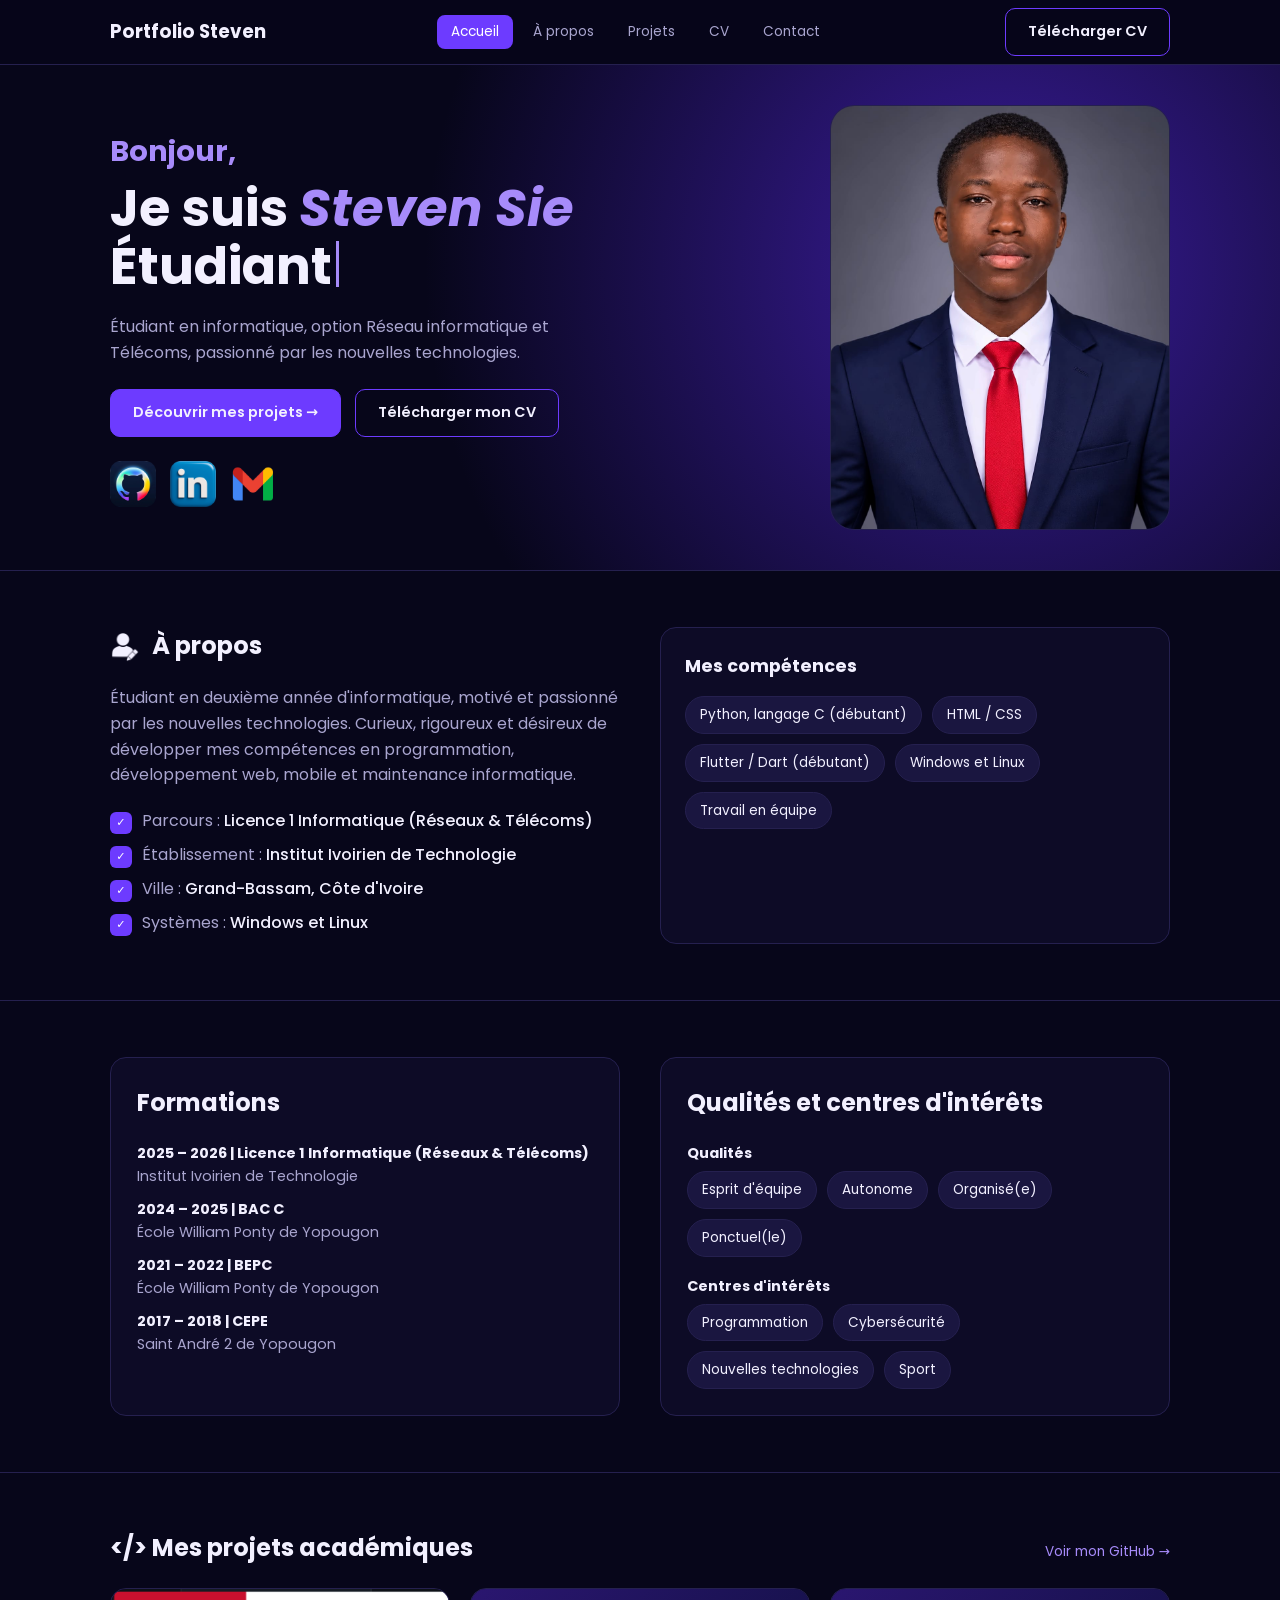
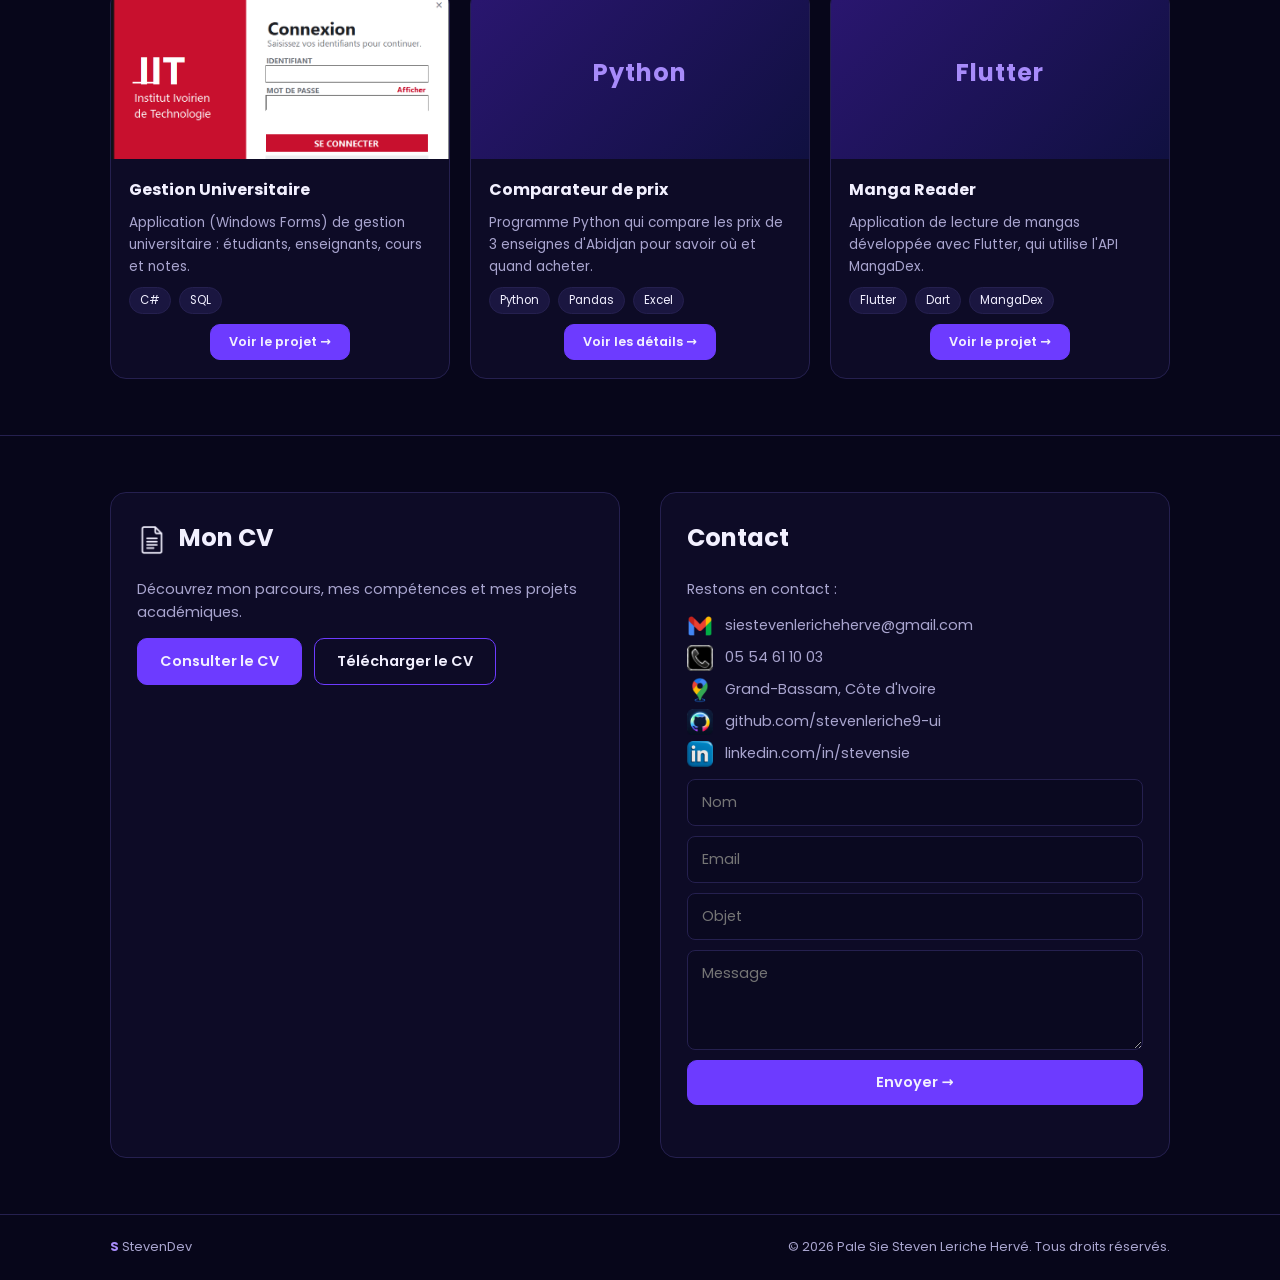
==== index.html @ 6da5df6b "first commit" ====
<!DOCTYPE html>
<html lang="fr">
<head>
<meta charset="utf-8">
<meta name="viewport" content="width=device-width, initial-scale=1, viewport-fit=cover">
<title>StevenDev – Portfolio de Pale Sie Steven Leriche Hervé</title>
<link rel="preconnect" href="https://fonts.googleapis.com">
<link rel="preconnect" href="https://fonts.gstatic.com" crossorigin>
<link href="https://fonts.googleapis.com/css2?family=Poppins:wght@400;500;600;700&display=swap" rel="stylesheet">
<link rel="stylesheet" href="style.css">
</head>
<body>
<header id="top"><div class="wrap">
  <a class="logo" href="#accueil">Portfolio Steven</a>
  <nav id="menu" aria-label="Navigation principale">
    <a href="#accueil">Accueil</a><a href="#apropos">À propos</a><a href="#projets">Projets</a><a href="#cv">CV</a><a href="#contact">Contact</a>
  </nav>
  <a class="btn" href="CV_Sie_Steven.pdf" download>Télécharger CV</a>
  <button class="burger" id="burger" aria-label="Ouvrir le menu" aria-expanded="false" aria-controls="menu">☰</button>
</div></header>

<main>
<div class="hero" id="accueil"><div class="wrap">
  <div>
    <h2>Bonjour,</h2>
    <h1>Je suis <em>Steven Sie</em><br><span id="typed">Étudiant en Informatique</span><span class="caret" aria-hidden="true"></span></h1>
    <p>Étudiant en informatique, option Réseau informatique et Télécoms, passionné par les nouvelles technologies.</p>
    <div class="cta"><a class="btn fill" href="#projets">Découvrir mes projets →</a><a class="btn" href="CV_Sie_Steven.pdf" download>Télécharger mon CV</a></div>
    <div class="social">
      <a href="https://github.com/stevenleriche9-ui" aria-label="GitHub" target="_blank" rel="noopener"><img src="icons/github.png" alt=""></a>
      <a href="https://linkedin.com/in/stevensie" aria-label="LinkedIn" target="_blank" rel="noopener"><img src="icons/linkedin.png" alt=""></a>
      <a href="mailto:siestevenlericheherve@gmail.com" aria-label="Email"><img src="icons/gmail.png" alt=""></a>
    </div>
  </div>
  <div class="photo">
    <img src="photo.jpeg" alt="Photo de Steven Sie">
  </div>
</div></div>

<section id="apropos"><div class="wrap two">
  <div>
    <h3 class="t"><img class="ico" src="icons/profil.png" alt="">À propos</h3>
    <p style="color:var(--mute)">Étudiant en deuxième année d'informatique, motivé et passionné par les nouvelles technologies. Curieux, rigoureux et désireux de développer mes compétences en programmation, développement web, mobile et maintenance informatique.</p>
    <ul class="info">
      <li>Parcours : <b>Licence 1 Informatique (Réseaux &amp; Télécoms)</b></li>
      <li>Établissement : <b>Institut Ivoirien de Technologie</b></li>
      <li>Ville : <b>Grand-Bassam, Côte d'Ivoire</b></li>
      <li>Systèmes : <b>Windows et Linux</b></li>
    </ul>
  </div>
  <div class="skills">
    <h4>Mes compétences</h4>
    <div class="chips">
      <span>Python, langage C (débutant)</span>
      <span>HTML / CSS</span>
      <span>Flutter / Dart (débutant)</span>
      <span>Windows et Linux</span>
      <span>Travail en équipe</span>
    </div>
  </div>
</div></section>

<section><div class="wrap two">
  <div class="box">
    <h3 class="t">Formations</h3>
    <ul class="results">
      <li><b>2025 – 2026 | Licence 1 Informatique (Réseaux &amp; Télécoms)</b><br>Institut Ivoirien de Technologie</li>
      <li><b>2024 – 2025 | BAC C</b><br>École William Ponty de Yopougon</li>
      <li><b>2021 – 2022 | BEPC</b><br>École William Ponty de Yopougon</li>
      <li><b>2017 – 2018 | CEPE</b><br>Saint André 2 de Yopougon</li>
    </ul>
  </div>
  <div class="box">
    <h3 class="t">Qualités et centres d'intérêts</h3>
    <p style="margin:0 0 6px"><b style="color:var(--text)">Qualités</b></p>
    <div class="chips">
      <span>Esprit d'équipe</span><span>Autonome</span><span>Organisé(e)</span><span>Ponctuel(le)</span>
    </div>
    <p style="margin:18px 0 6px"><b style="color:var(--text)">Centres d'intérêts</b></p>
    <div class="chips">
      <span>Programmation</span><span>Cybersécurité</span><span>Nouvelles technologies</span><span>Sport</span>
    </div>
  </div>
</div></section>

<section id="projets"><div class="wrap">
  <div class="head"><h3 class="t">&lt;/&gt; Mes projets académiques</h3><a href="https://github.com/stevenleriche9-ui" target="_blank" rel="noopener">Voir mon GitHub →</a></div>
  <div class="grid3">
    <article class="card">
      <div class="thumb"><img src="projet1.png" alt="Projet 1"></div>
      <div class="body">
        <h4>Gestion Universitaire</h4>
        <p>Application (Windows Forms) de gestion universitaire : étudiants, enseignants, cours et notes.</p>
        <div class="tags"><span>C#</span><span>SQL</span></div>
        <a class="btn" href="gestion.html">Voir le projet →</a>
      </div>
    </article>
    <article class="card">
      <div class="thumb"><span class="thumb-label">Python</span></div>
      <div class="body">
        <h4>Comparateur de prix</h4>
        <p>Programme Python qui compare les prix de 3 enseignes d'Abidjan pour savoir où et quand acheter.</p>
        <div class="tags"><span>Python</span><span>Pandas</span><span>Excel</span></div>
        <a class="btn" href="comparaison.html">Voir les détails →</a>
      </div>
    </article>
   <article class="card">
  <div class="thumb"><span class="thumb-label">Flutter</span></div>
  <div class="body">
    <h4>Manga Reader</h4>
    <p>Application de lecture de mangas développée avec Flutter, qui utilise l'API MangaDex.</p>
    <div class="tags"><span>Flutter</span><span>Dart</span><span>MangaDex</span></div>
    <a class="btn" href="app.html">Voir le projet →</a>
  </div>
</article>
  </div>
</div></section>

<section><div class="wrap cvc">
  <div class="box" id="cv">
    <h3 class="t"><img class="ico" src="icons/cv.png" alt="">Mon CV</h3>
    <p>Découvrez mon parcours, mes compétences et mes projets académiques.</p>
    <div class="cv-actions">
      <a class="btn fill" href="CV_Sie_Steven.pdf" target="_blank" rel="noopener">Consulter le CV</a>
      <a class="btn" href="CV_Sie_Steven.pdf" download="CV_Sie_Steven.pdf">Télécharger le CV</a>
    </div>
  </div>
  <div class="box contact" id="contact">
    <h3 class="t">Contact</h3>
    <p style="margin:0">Restons en contact :</p>
    <ul>
      <li><img src="icons/gmail.png" alt=""><a href="mailto:siestevenlericheherve@gmail.com">siestevenlericheherve@gmail.com</a></li>
      <li><img src="icons/telephone.png" alt=""><a href="tel:+2250554611003">05 54 61 10 03</a></li>
      <li><img src="icons/maps.png" alt=""><span>Grand-Bassam, Côte d'Ivoire</span></li>
      <li><img src="icons/github.png" alt=""><a href="https://github.com/stevenleriche9-ui" target="_blank" rel="noopener">github.com/stevenleriche9-ui</a></li>
      <li><img src="icons/linkedin.png" alt=""><a href="https://linkedin.com/in/stevensie" target="_blank" rel="noopener">linkedin.com/in/stevensie</a></li>
    </ul>
    <form id="f" action="https://formsubmit.co/siestevenlericheherve@gmail.com" method="POST">
      <input name="nom" placeholder="Nom" aria-label="Nom" required>
      <input name="email" type="email" placeholder="Email" aria-label="Email" required>
      <input name="objet" placeholder="Objet" aria-label="Objet">
      <textarea name="message" placeholder="Message" aria-label="Message" required></textarea>
      <input type="hidden" name="_subject" value="Nouveau message depuis mon portfolio">
      <input type="hidden" name="_captcha" value="false">
      <input type="text" name="_honey" style="display:none" tabindex="-1" autocomplete="off">
      <button class="btn fill" type="submit">Envoyer →</button>
      <p id="ok" role="status" aria-live="polite"></p>
    </form>
  </div>
</div></section>
</main>

<footer><div class="wrap"><span><b style="color:var(--pri2)">S</b> StevenDev</span><span>© <span id="year">2026</span> Pale Sie Steven Leriche Hervé. Tous droits réservés.</span></div></footer>
<script src="script.js"></script>
</body>
</html>
---- style.css ----
:root{--bg:#07061a;--panel:#0d0b26;--line:#25204f;--text:#f2f0ff;--mute:#a9a5cf;--pri:#6d3bff;--pri2:#a78bfa;box-sizing:border-box;padding-top:env(safe-area-inset-top,0px);padding-bottom:env(safe-area-inset-bottom,0px)}
html{scroll-behavior:smooth;scroll-padding-top:80px}
*{box-sizing:border-box}
body{margin:0;background:var(--bg);color:var(--text);font-family:Poppins,system-ui,sans-serif;line-height:1.6}
a{color:inherit;text-decoration:none}
.wrap{max-width:1100px;margin:0 auto;padding:0 20px}

header{position:sticky;top:env(safe-area-inset-top,0px);z-index:20;background:rgba(7,6,26,.92);backdrop-filter:blur(10px);border-bottom:1px solid var(--line)}
header .wrap{display:flex;align-items:center;justify-content:space-between;height:64px;gap:12px}
.logo{font-weight:700;font-size:1.15rem}
.logo b{color:var(--pri2);font-size:1.5rem;margin-right:6px;display:inline-block;transition:transform .5s}
.logo:hover b{transform:rotate(360deg)}
nav{display:flex;gap:6px}
nav a{padding:6px 14px;border-radius:8px;font-size:.85rem;color:var(--mute);transition:background .25s,color .25s}
nav a:hover,nav a:focus-visible{background:var(--pri);color:#fff;outline:none}
nav a.act{background:var(--pri);color:#fff}
.burger{display:none;background:transparent;border:1px solid var(--line);border-radius:8px;color:var(--text);width:42px;height:42px;font-size:1.3rem;cursor:pointer}
.burger:focus-visible{outline:2px solid var(--pri2)}

.btn{display:inline-block;padding:11px 22px;border-radius:10px;font-weight:600;font-size:.9rem;border:1.5px solid var(--pri);cursor:pointer;font-family:inherit;color:var(--text);background:transparent;transition:transform .2s,filter .2s}
.btn.fill{background:var(--pri)}
.btn:hover,.btn:focus-visible{filter:brightness(1.2);outline:2px solid var(--pri2);outline-offset:2px}
.btn:hover{transform:translateY(-2px)}

.hero{background:radial-gradient(circle at 78% 40%,#3a1c9c 0,transparent 55%);border-bottom:1px solid var(--line)}
.hero .wrap{display:grid;grid-template-columns:1.1fr .9fr;gap:30px;align-items:center;min-height:440px;padding-top:40px;padding-bottom:40px}
.hero h2{color:var(--pri2);font-size:1.8rem;margin:0}
.hero h1{font-size:clamp(2.1rem,5vw,3.2rem);line-height:1.15;margin:4px 0 18px}
.hero h1 em{color:var(--pri2)}
.hero p{color:var(--mute);max-width:440px}
.cta{display:flex;gap:14px;flex-wrap:wrap;margin:24px 0}
.social{display:flex;gap:14px}
.social a{width:46px;height:46px;display:block;transition:transform .25s,filter .25s}
.social a:hover{transform:translateY(-4px);filter:brightness(1.15)}
.social img{width:100%;height:100%;object-fit:contain;display:block}
.photo{aspect-ratio:4/5;max-width:340px;margin-left:auto;width:100%;border-radius:24px;border:1px solid var(--line);background:linear-gradient(160deg,#2a1670,#0d0b26);display:grid;place-items:center;overflow:hidden}
.photo img{width:100%;height:100%;object-fit:cover;display:block}

section{padding:56px 0;border-bottom:1px solid var(--line)}
h3.t{font-size:1.5rem;margin:0 0 20px}
.ico{width:30px;height:30px;vertical-align:middle;margin-right:12px}
.two{display:grid;grid-template-columns:1fr 1fr;gap:40px}
.info{list-style:none;padding:0;margin:20px 0 0;color:var(--mute)}
.info li{margin:8px 0}
.info b{color:var(--text);font-weight:500}
.info li::before{content:"✓";display:inline-grid;place-items:center;width:22px;height:22px;border-radius:6px;background:var(--pri);color:#fff;font-size:.7rem;margin-right:10px}

.skills{background:var(--panel);border:1px solid var(--line);border-radius:16px;padding:24px}
.skills h4{margin:0 0 16px;font-size:1.1rem}
.chips{display:flex;flex-wrap:wrap;gap:10px}
.chips span{font-size:.85rem;padding:7px 14px;border-radius:20px;background:#1a1640;border:1px solid var(--line);color:var(--text)}
.chips span:hover{border-color:var(--pri);background:rgba(109,59,255,.15)}

.head{display:flex;justify-content:space-between;align-items:baseline}
.head a{color:var(--pri2);font-size:.85rem}
.grid3{display:grid;grid-template-columns:repeat(3,1fr);gap:20px}
.card{background:var(--panel);border:1px solid var(--line);border-radius:16px;overflow:hidden;display:flex;flex-direction:column}
.card.in{transition:opacity .7s ease,transform .3s ease,border-color .3s,box-shadow .3s}
.card.in:hover{transform:translateY(-8px);border-color:var(--pri);box-shadow:0 14px 40px rgba(109,59,255,.3)}
.thumb{height:170px;display:grid;place-items:center;background:linear-gradient(135deg,#2a1670,#101040);overflow:hidden}
.thumb img{width:100%;height:100%;object-fit:cover;object-position:top;display:block}
.thumb-label{font-size:1.5rem;font-weight:700;letter-spacing:.04em;color:var(--pri2)}
.card .body{padding:18px;display:flex;flex-direction:column;gap:10px;flex:1}
.card h4{margin:0}
.card p{margin:0;color:var(--mute);font-size:.85rem}
.card .btn{margin-top:auto;align-self:center;padding:7px 18px;font-size:.8rem;background:var(--pri)}
.tags{display:flex;gap:8px;flex-wrap:wrap}
.tags span{font-size:.72rem;padding:3px 10px;border-radius:20px;background:#1a1640;border:1px solid var(--line)}

.cvc{display:grid;grid-template-columns:1fr 1fr;gap:40px}
.box{background:var(--panel);border:1px solid var(--line);border-radius:16px;padding:26px}
.box p{color:var(--mute);font-size:.9rem}
.box.gh{display:flex;align-items:center;justify-content:space-between;gap:20px;flex-wrap:wrap}
.box.gh .t{margin-bottom:8px}
.box.gh p{margin:0}
.cv-actions{display:flex;gap:12px;flex-wrap:wrap;margin-top:14px}
.results{list-style:none;padding:0;margin:0;color:var(--mute);font-size:.9rem}
.results li{margin:10px 0}
.results b{color:var(--text)}
.contact ul{list-style:none;padding:0;margin:12px 0;color:var(--mute);font-size:.9rem}
.contact li{display:flex;align-items:center;gap:12px;margin:6px 0}
.contact li img{width:26px;height:26px;flex:none;object-fit:contain}
.contact li a:hover{color:var(--pri2)}
form{display:grid;gap:10px}
input,textarea{width:100%;padding:11px 14px;background:#0a0920;border:1px solid var(--line);border-radius:8px;color:var(--text);font:inherit;font-size:.9rem}
input:focus,textarea:focus{outline:2px solid var(--pri);border-color:transparent}
textarea{min-height:100px;resize:vertical}
#ok{color:var(--pri2);font-size:.85rem;min-height:1.2em;margin:0}

.pagehead{background:radial-gradient(circle at 78% 20%,#3a1c9c 0,transparent 55%);padding:48px 0}
.pagehead h1{font-size:clamp(2rem,5vw,3rem);line-height:1.15;margin:0 0 16px}
.pagehead p{color:var(--mute);max-width:720px}
.back{display:inline-block;margin-bottom:20px;color:var(--pri2);font-size:.9rem}
.back:hover{text-decoration:underline}
.stats{display:grid;grid-template-columns:repeat(4,1fr);gap:20px}
.stat{background:var(--panel);border:1px solid var(--line);border-radius:16px;padding:22px;text-align:center}
.stat b{display:block;font-size:1.9rem;color:var(--pri2)}
.stat span{color:var(--mute);font-size:.85rem}
.steps{counter-reset:s;list-style:none;padding:0;margin:0;display:grid;gap:14px}
.steps li{counter-increment:s;position:relative;background:var(--panel);border:1px solid var(--line);border-radius:12px;padding:16px 16px 16px 60px;color:var(--mute);font-size:.9rem}
.steps li::before{content:counter(s);position:absolute;left:16px;top:50%;transform:translateY(-50%);width:30px;height:30px;border-radius:8px;background:var(--pri);color:#fff;display:grid;place-items:center;font-weight:700;font-size:.85rem}
.steps li b{color:var(--text)}
.shots{display:grid;grid-template-columns:repeat(auto-fit,minmax(260px,1fr));gap:20px}
.shots figure{margin:0;background:var(--panel);border:1px solid var(--line);border-radius:16px;overflow:hidden}
.shots img{width:100%;height:auto;display:block}
.shots figcaption{padding:12px 16px;color:var(--mute);font-size:.85rem}

footer{padding:22px 0;color:var(--mute);font-size:.8rem}
footer .wrap{display:flex;justify-content:space-between;flex-wrap:wrap;gap:10px}

@keyframes up{from{opacity:0;transform:translateY(24px)}to{opacity:1;transform:none}}
@keyframes float{0%,100%{transform:translateY(0)}50%{transform:translateY(-14px)}}
@keyframes glow{0%,100%{box-shadow:0 0 30px rgba(109,59,255,.25)}50%{box-shadow:0 0 70px rgba(167,139,250,.55)}}
@keyframes blink{50%{opacity:0}}
.hero .wrap>div:first-child>*{animation:up .8s both}
.hero .wrap>div:first-child>:nth-child(2){animation-delay:.15s}
.hero .wrap>div:first-child>:nth-child(3){animation-delay:.3s}
.hero .wrap>div:first-child>:nth-child(4){animation-delay:.45s}
.hero .wrap>div:first-child>:nth-child(5){animation-delay:.6s}
.photo{animation:float 6s ease-in-out infinite,glow 4s ease-in-out infinite}
.caret{display:inline-block;width:3px;height:.9em;background:var(--pri2);margin-left:4px;vertical-align:-.05em;animation:blink 1s steps(1) infinite}
.rv{opacity:0;transform:translateY(28px);transition:opacity .7s ease,transform .7s ease;transition-delay:var(--d,0s)}
.rv.in{opacity:1;transform:none}

@media(prefers-reduced-motion:reduce){*{animation:none!important;transition:none!important}.rv{opacity:1;transform:none}}

@media(max-width:800px){
  .burger{display:block}
  nav{display:none;position:absolute;top:100%;left:0;right:0;flex-direction:column;gap:4px;padding:12px 20px 16px;background:rgba(7,6,26,.98);border-bottom:1px solid var(--line)}
  header.open nav{display:flex}
  nav a{padding:10px 14px;font-size:.95rem}
  .hero .wrap,.two,.cvc,.grid3{grid-template-columns:1fr}
  .photo{margin:0 auto}
  .stats{grid-template-columns:1fr 1fr}
}
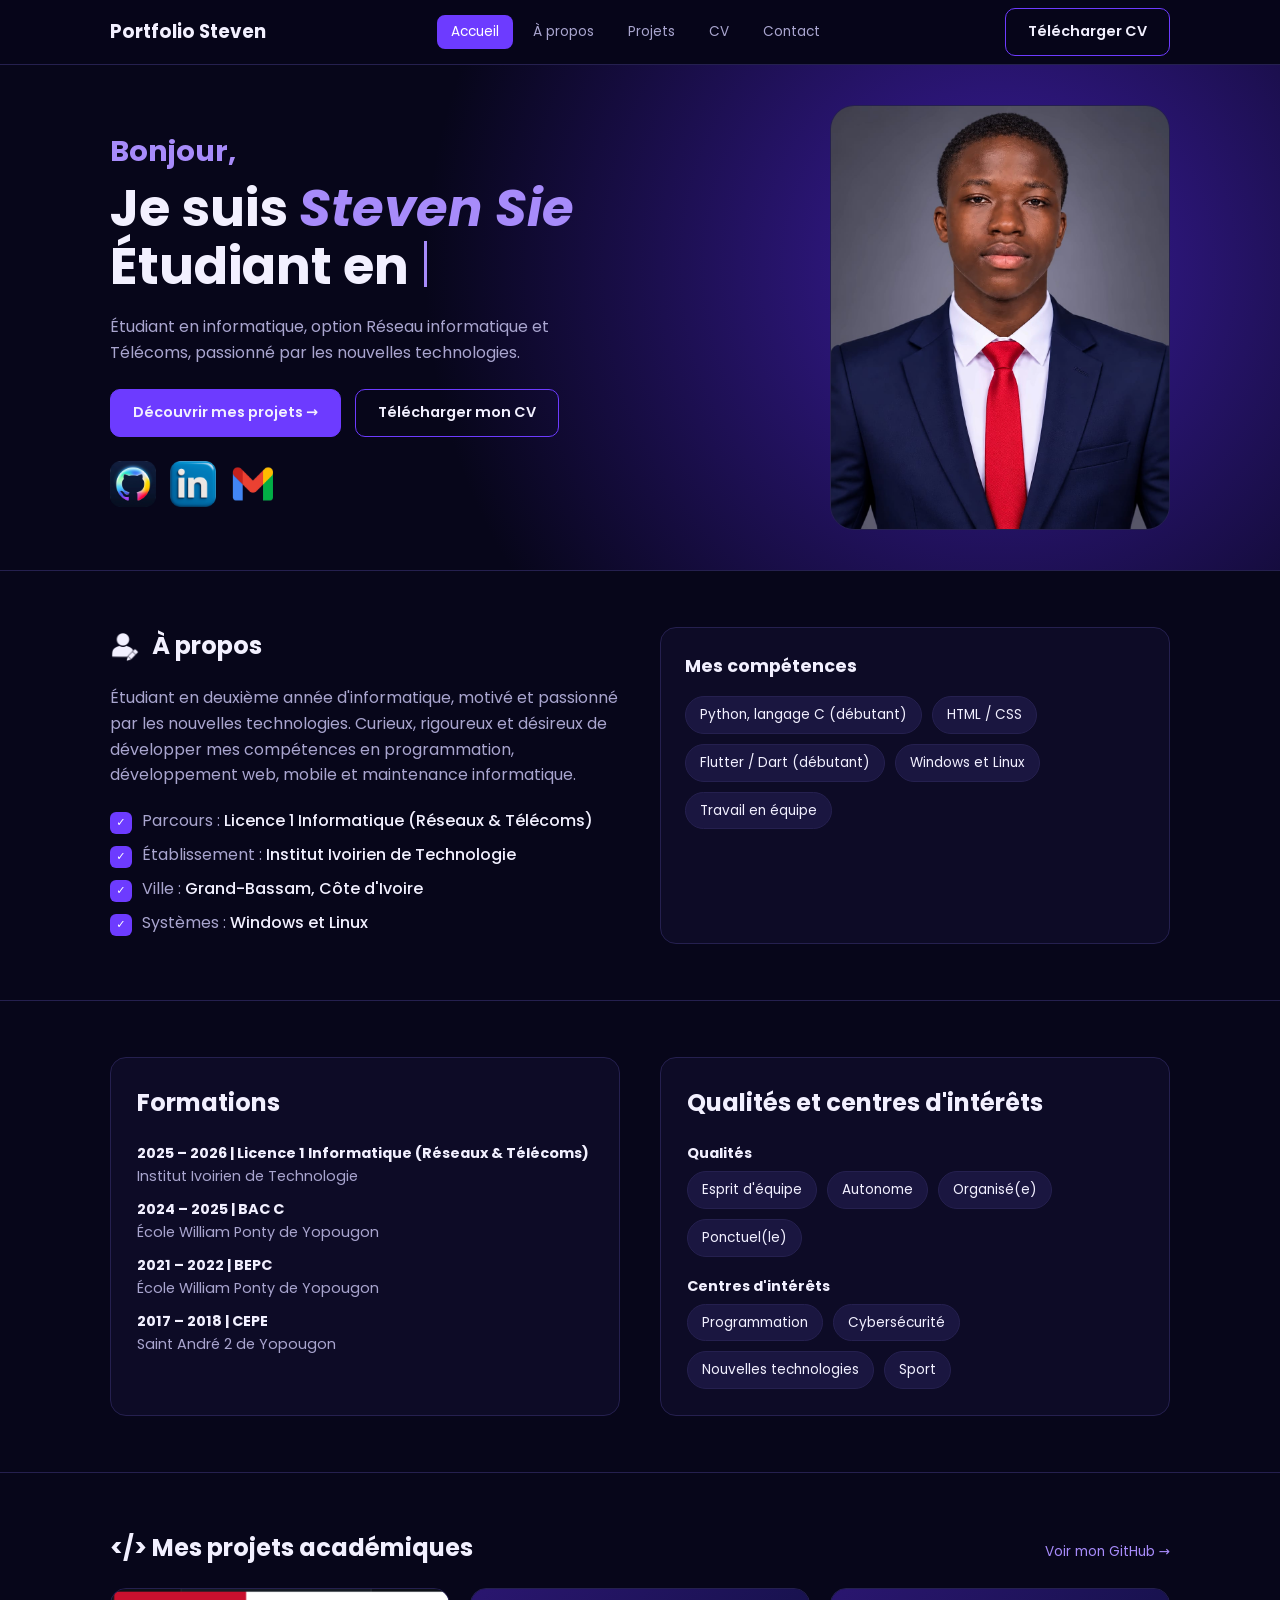
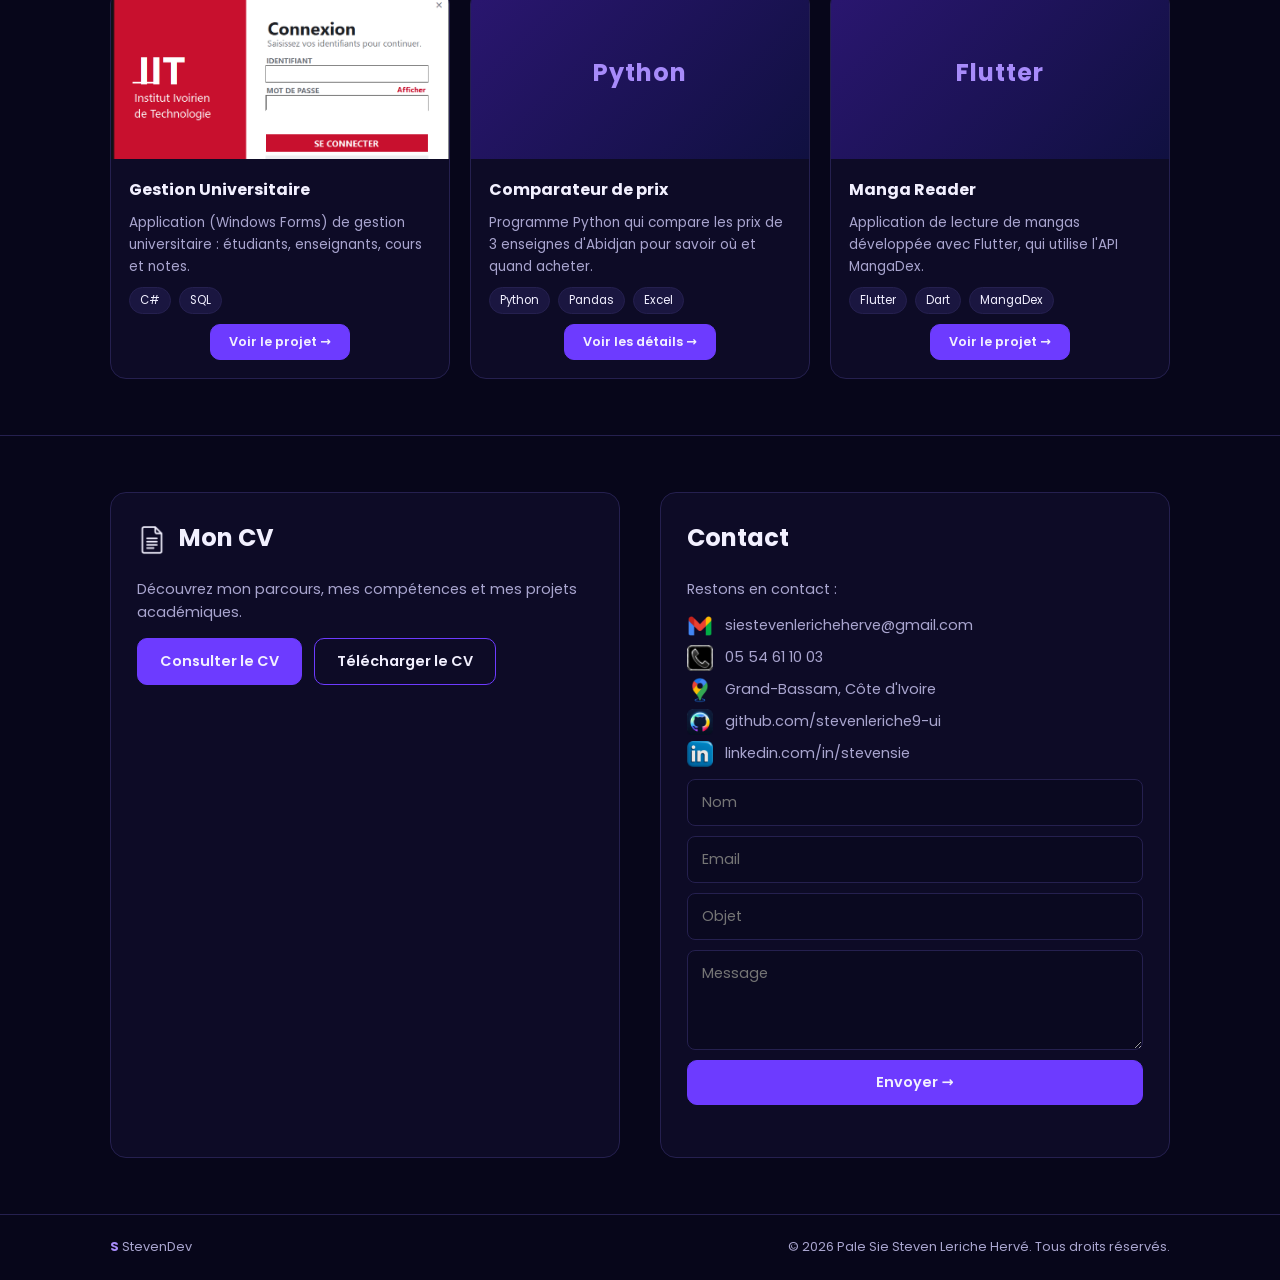
==== commit 21d24ca2: "modification du lien linkedin" ====
--- a/index.html
+++ b/index.html
@@ -28,7 +28,7 @@
     <div class="cta"><a class="btn fill" href="#projets">Découvrir mes projets →</a><a class="btn" href="CV_Sie_Steven.pdf" download>Télécharger mon CV</a></div>
     <div class="social">
       <a href="https://github.com/stevenleriche9-ui" aria-label="GitHub" target="_blank" rel="noopener"><img src="icons/github.png" alt=""></a>
-      <a href="https://linkedin.com/in/stevensie" aria-label="LinkedIn" target="_blank" rel="noopener"><img src="icons/linkedin.png" alt=""></a>
+      <a href="https://www.linkedin.com/in/sie-steven-leriche-herv%C3%A9-pale-44a573417/" aria-label="LinkedIn" target="_blank" rel="noopener"><img src="icons/linkedin.png" alt=""></a>
       <a href="mailto:siestevenlericheherve@gmail.com" aria-label="Email"><img src="icons/gmail.png" alt=""></a>
     </div>
   </div>
